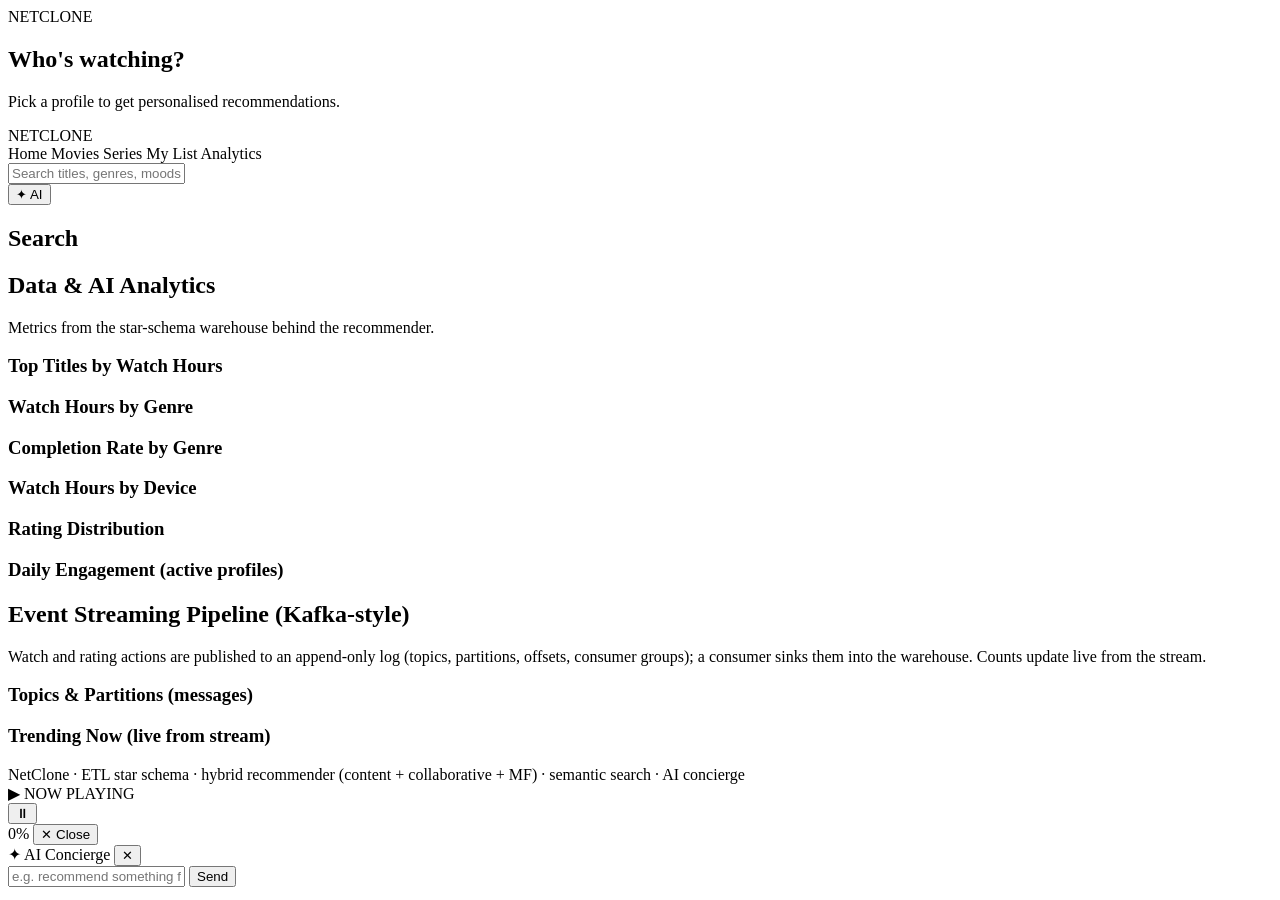
==== frontend/index.html @ fb3721fa "Add Kafka-style event streaming pipeline Switch watch/rate writes to publish into streaming topics a" ====
<!DOCTYPE html>
<html lang="en">
<head>
  <meta charset="UTF-8" />
  <meta name="viewport" content="width=device-width, initial-scale=1.0" />
  <title>NetClone</title>
  <link rel="stylesheet" href="/css/styles.css?v=2" />
  <link rel="icon" href="data:image/svg+xml,<svg xmlns='http://www.w3.org/2000/svg' viewBox='0 0 100 100'><text y='.9em' font-size='90' font-weight='900' fill='%23e50914'>N</text></svg>" />
</head>
<body>

  <!-- profile gate -->
  <section id="profile-gate" class="profile-gate">
    <div class="logo logo-big">NETCLONE</div>
    <h1>Who's watching?</h1>
    <div id="profile-list" class="profile-list"></div>
    <p class="gate-hint">Pick a profile to get personalised recommendations.</p>
  </section>

  <!-- app -->
  <div id="app" class="app hidden">

    <!-- top navigation -->
    <header id="navbar" class="navbar">
      <div class="nav-left">
        <span class="logo" data-nav="home">NETCLONE</span>
        <nav class="nav-links">
          <a data-nav="home" class="active">Home</a>
          <a data-nav="movies">Movies</a>
          <a data-nav="series">Series</a>
          <a data-nav="mylist">My List</a>
          <a data-nav="analytics">Analytics</a>
        </nav>
      </div>
      <div class="nav-right">
        <div class="search-box">
          <input id="search-input" type="text" placeholder="Search titles, genres, moods..." />
        </div>
        <button id="assistant-btn" class="ai-btn" title="Ask the AI concierge">✦ AI</button>
        <div id="profile-chip" class="profile-chip" title="Switch profile"></div>
      </div>
    </header>

    <!-- home -->
    <main id="home-view" class="view">
      <section id="hero" class="hero"></section>
      <div id="rows" class="rows"></div>
    </main>

    <!-- search -->
    <main id="search-view" class="view hidden">
      <h2 id="search-title" class="view-title">Search</h2>
      <div id="search-results" class="grid"></div>
    </main>

    <!-- grid: movies / series / mylist / genre -->
    <main id="grid-view" class="view hidden">
      <h2 id="grid-title" class="view-title"></h2>
      <div id="grid-results" class="grid"></div>
    </main>

    <!-- analytics -->
    <main id="analytics-view" class="view hidden">
      <h2 class="view-title">Data &amp; AI Analytics</h2>
      <p class="view-sub">Metrics from the star-schema warehouse behind the recommender.</p>
      <div id="kpi-cards" class="kpi-cards"></div>
      <div class="charts-grid">
        <div class="chart-card"><h3>Top Titles by Watch Hours</h3><div id="chart-top"></div></div>
        <div class="chart-card"><h3>Watch Hours by Genre</h3><div id="chart-genre"></div></div>
        <div class="chart-card"><h3>Completion Rate by Genre</h3><div id="chart-completion"></div></div>
        <div class="chart-card"><h3>Watch Hours by Device</h3><div id="chart-device"></div></div>
        <div class="chart-card"><h3>Rating Distribution</h3><div id="chart-rating"></div></div>
        <div class="chart-card"><h3>Daily Engagement (active profiles)</h3><div id="chart-daily"></div></div>
      </div>

      <h2 class="view-title">Event Streaming Pipeline (Kafka-style)</h2>
      <p class="view-sub">Watch and rating actions are published to an append-only log (topics, partitions, offsets, consumer groups); a consumer sinks them into the warehouse. Counts update live from the stream.</p>
      <div id="streaming-kpis" class="kpi-cards"></div>
      <div class="charts-grid">
        <div class="chart-card"><h3>Topics &amp; Partitions (messages)</h3><div id="stream-topics"></div></div>
        <div class="chart-card"><h3>Trending Now (live from stream)</h3><div id="stream-trending"></div></div>
      </div>
    </main>

    <footer class="footer">
      NetClone · ETL star schema · hybrid recommender (content + collaborative + MF) · semantic search · AI concierge
    </footer>
  </div>

  <!-- detail modal -->
  <div id="detail-modal" class="modal hidden">
    <div class="modal-card" id="detail-card"></div>
  </div>

  <!-- player modal -->
  <div id="player-modal" class="modal player-modal hidden">
    <div class="player">
      <div id="player-stage" class="player-stage">
        <div class="player-glow"></div>
        <div id="player-title" class="player-title"></div>
        <div class="player-badge">▶ NOW PLAYING</div>
      </div>
      <div class="player-controls">
        <button id="player-playpause">⏸</button>
        <div class="player-progress"><div id="player-bar" class="player-bar-fill"></div></div>
        <span id="player-time" class="player-time">0%</span>
        <button id="player-close" class="player-close">✕ Close</button>
      </div>
    </div>
  </div>

  <!-- ai assistant -->
  <aside id="assistant-panel" class="assistant-panel hidden">
    <div class="assistant-head">
      <span>✦ AI Concierge</span>
      <button id="assistant-close">✕</button>
    </div>
    <div id="assistant-log" class="assistant-log"></div>
    <div class="assistant-suggest" id="assistant-suggest"></div>
    <form id="assistant-form" class="assistant-form">
      <input id="assistant-input" type="text" placeholder="e.g. recommend something funny" autocomplete="off" />
      <button type="submit">Send</button>
    </form>
  </aside>

  <div id="toast" class="toast hidden"></div>

  <script src="/js/api.js?v=2"></script>
  <script src="/js/app.js?v=2"></script>
</body>
</html>
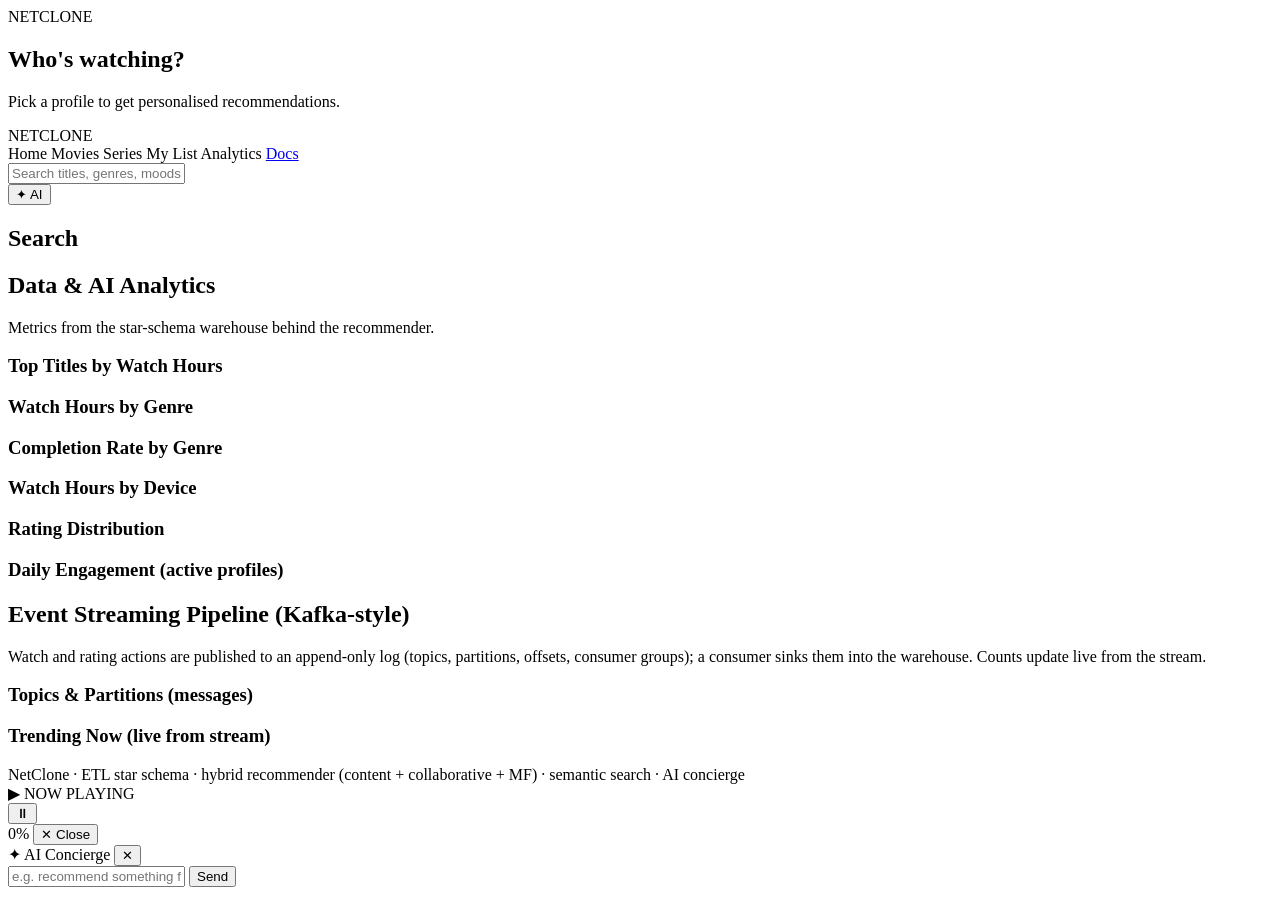
==== commit 5e038832: "Add pytest suite and frontend docs link Introduces a comprehensive pytest setup with shared fixtures" ====
--- a/frontend/index.html
+++ b/frontend/index.html
@@ -4,7 +4,7 @@
   <meta charset="UTF-8" />
   <meta name="viewport" content="width=device-width, initial-scale=1.0" />
   <title>NetClone</title>
-  <link rel="stylesheet" href="/css/styles.css?v=2" />
+  <link rel="stylesheet" href="/css/styles.css?v=6" />
   <link rel="icon" href="data:image/svg+xml,<svg xmlns='http://www.w3.org/2000/svg' viewBox='0 0 100 100'><text y='.9em' font-size='90' font-weight='900' fill='%23e50914'>N</text></svg>" />
 </head>
 <body>
@@ -30,6 +30,7 @@
           <a data-nav="series">Series</a>
           <a data-nav="mylist">My List</a>
           <a data-nav="analytics">Analytics</a>
+          <a href="/architecture.html" target="_blank" rel="noopener">Docs</a>
         </nav>
       </div>
       <div class="nav-right">
@@ -125,7 +126,7 @@
 
   <div id="toast" class="toast hidden"></div>
 
-  <script src="/js/api.js?v=2"></script>
-  <script src="/js/app.js?v=2"></script>
+  <script src="/js/api.js?v=6"></script>
+  <script src="/js/app.js?v=6"></script>
 </body>
 </html>
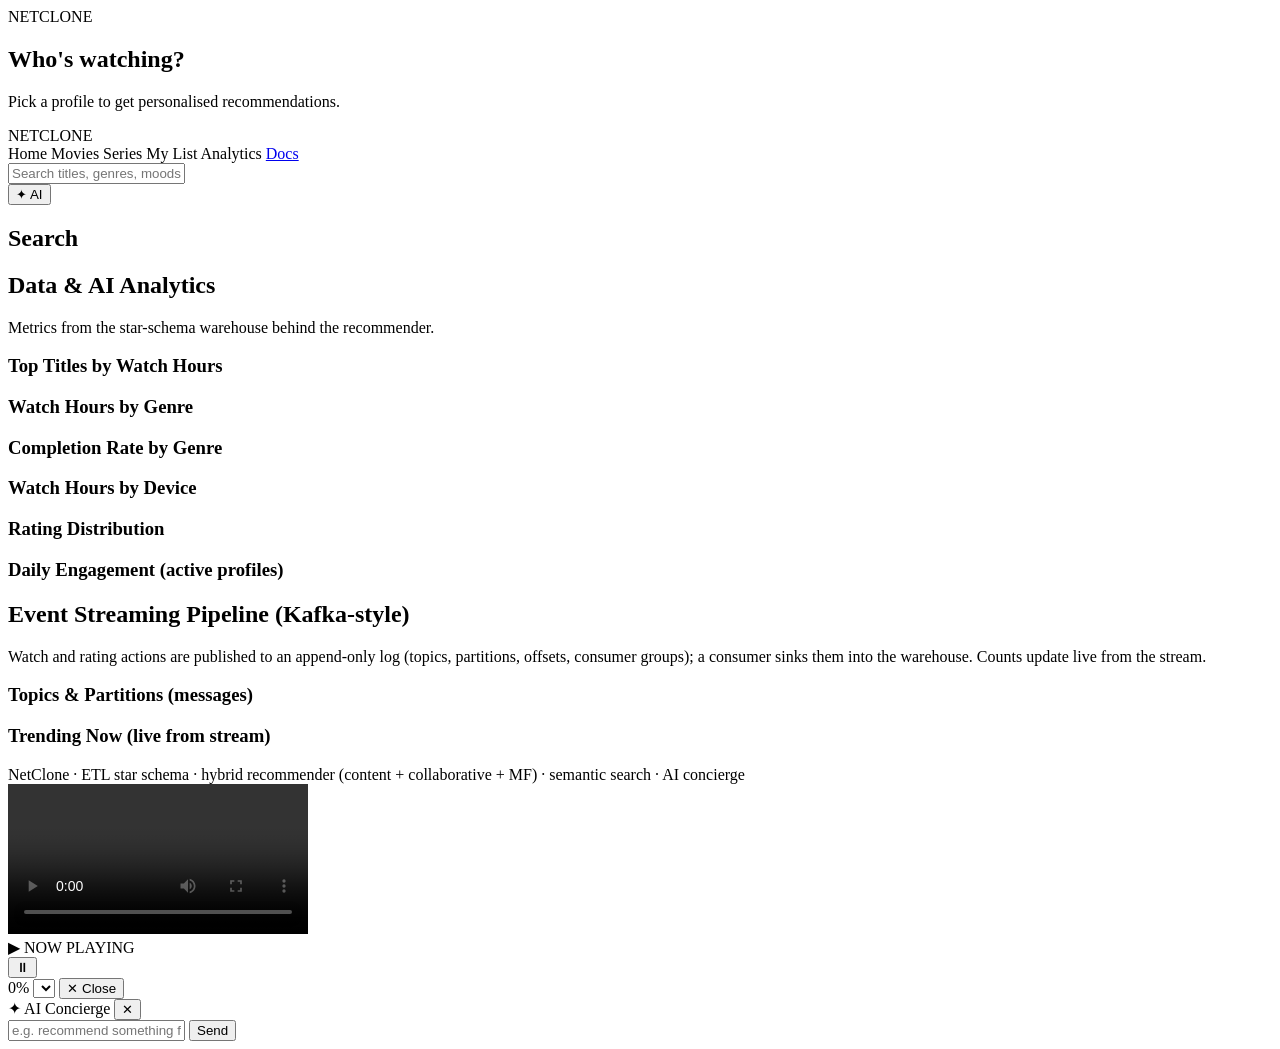
==== commit accab7dd: "Replace simulated player with HLS video player" ====
--- a/frontend/index.html
+++ b/frontend/index.html
@@ -4,7 +4,7 @@
   <meta charset="UTF-8" />
   <meta name="viewport" content="width=device-width, initial-scale=1.0" />
   <title>NetClone</title>
-  <link rel="stylesheet" href="/css/styles.css?v=6" />
+  <link rel="stylesheet" href="/css/styles.css?v=7" />
   <link rel="icon" href="data:image/svg+xml,<svg xmlns='http://www.w3.org/2000/svg' viewBox='0 0 100 100'><text y='.9em' font-size='90' font-weight='900' fill='%23e50914'>N</text></svg>" />
 </head>
 <body>
@@ -97,14 +97,17 @@
   <div id="player-modal" class="modal player-modal hidden">
     <div class="player">
       <div id="player-stage" class="player-stage">
+        <video id="player-video" class="player-video hidden" controls playsinline></video>
         <div class="player-glow"></div>
         <div id="player-title" class="player-title"></div>
         <div class="player-badge">▶ NOW PLAYING</div>
+        <div id="player-credit" class="player-credit"></div>
       </div>
       <div class="player-controls">
         <button id="player-playpause">⏸</button>
         <div class="player-progress"><div id="player-bar" class="player-bar-fill"></div></div>
         <span id="player-time" class="player-time">0%</span>
+        <select id="player-quality" class="player-quality hidden" title="Quality"></select>
         <button id="player-close" class="player-close">✕ Close</button>
       </div>
     </div>
@@ -126,7 +129,9 @@
 
   <div id="toast" class="toast hidden"></div>
 
-  <script src="/js/api.js?v=6"></script>
-  <script src="/js/app.js?v=6"></script>
+  <script src="/js/api.js?v=7"></script>
+  <script src="/vendor/hls.min.js"></script>
+  <script src="/js/player.js?v=7"></script>
+  <script src="/js/app.js?v=7"></script>
 </body>
 </html>
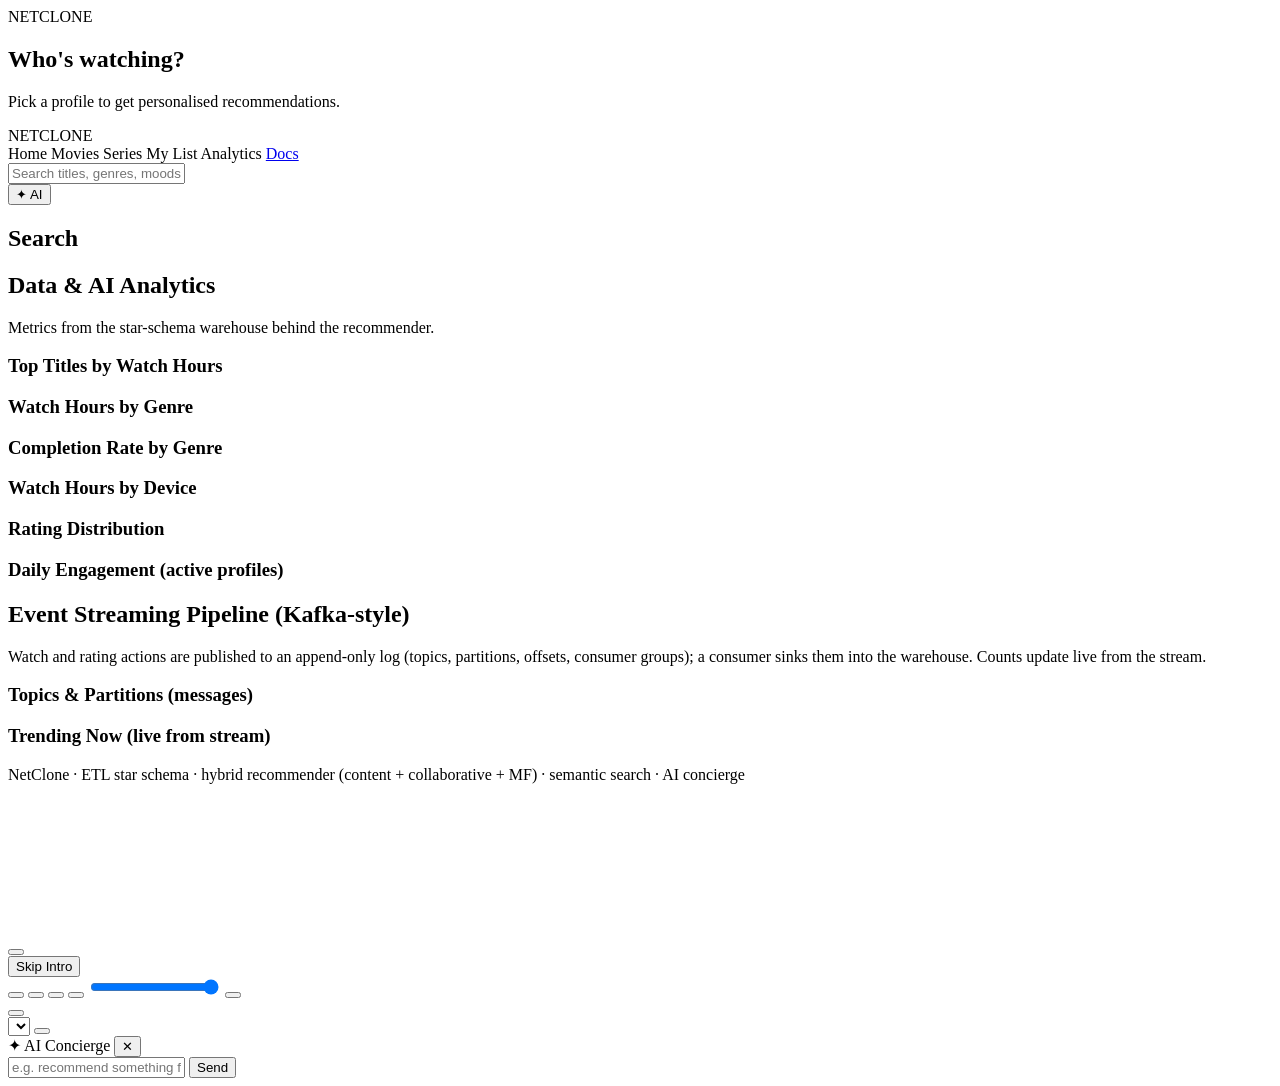
==== commit bb37dff3: "Add seasons and episodes with a new video player The 32 series get their real season sizes (855 epis" ====
--- a/frontend/index.html
+++ b/frontend/index.html
@@ -4,7 +4,7 @@
   <meta charset="UTF-8" />
   <meta name="viewport" content="width=device-width, initial-scale=1.0" />
   <title>NetClone</title>
-  <link rel="stylesheet" href="/css/styles.css?v=7" />
+  <link rel="stylesheet" href="/css/styles.css?v=9" />
   <link rel="icon" href="data:image/svg+xml,<svg xmlns='http://www.w3.org/2000/svg' viewBox='0 0 100 100'><text y='.9em' font-size='90' font-weight='900' fill='%23e50914'>N</text></svg>" />
 </head>
 <body>
@@ -85,6 +85,7 @@
 
     <footer class="footer">
       NetClone · ETL star schema · hybrid recommender (content + collaborative + MF) · semantic search · AI concierge
+      <div id="art-credit" class="art-credit"></div>
     </footer>
   </div>
 
@@ -95,20 +96,55 @@
 
   <!-- player modal -->
   <div id="player-modal" class="modal player-modal hidden">
-    <div class="player">
-      <div id="player-stage" class="player-stage">
-        <video id="player-video" class="player-video hidden" controls playsinline></video>
+    <div id="player" class="player">
+      <video id="player-video" class="player-video hidden" playsinline></video>
+      <div id="subtitles" class="subtitles"></div>
+      <!-- simulated playback, when no video has been set up -->
+      <div id="sim-stage" class="sim-stage hidden">
         <div class="player-glow"></div>
-        <div id="player-title" class="player-title"></div>
-        <div class="player-badge">▶ NOW PLAYING</div>
+        <div id="sim-title" class="sim-title"></div>
+      </div>
+
+      <div class="player-top">
+        <button id="player-back" class="pc-btn" title="Back (Esc)"></button>
+        <div class="player-heading">
+          <div id="player-title" class="player-title"></div>
+          <div id="player-episode" class="player-episode"></div>
+        </div>
         <div id="player-credit" class="player-credit"></div>
       </div>
-      <div class="player-controls">
-        <button id="player-playpause">⏸</button>
-        <div class="player-progress"><div id="player-bar" class="player-bar-fill"></div></div>
-        <span id="player-time" class="player-time">0%</span>
-        <select id="player-quality" class="player-quality hidden" title="Quality"></select>
-        <button id="player-close" class="player-close">✕ Close</button>
+
+      <button id="skip-intro" class="skip-intro hidden">Skip Intro</button>
+      <div id="up-next" class="up-next hidden"></div>
+
+      <div class="player-bottom">
+        <div id="seek" class="seek">
+          <div class="seek-track">
+            <div id="seek-buffered" class="seek-buffered"></div>
+            <div id="seek-played" class="seek-played"></div>
+          </div>
+          <div id="seek-knob" class="seek-knob"></div>
+          <div id="seek-preview" class="seek-preview hidden">
+            <div id="seek-thumb" class="seek-thumb"></div>
+            <div id="seek-time" class="seek-time"></div>
+          </div>
+        </div>
+        <div class="player-controls">
+          <button id="pc-play" class="pc-btn" title="Play / pause (Space)"></button>
+          <button id="pc-back10" class="pc-btn" title="Back 10 seconds (Left)"></button>
+          <button id="pc-fwd10" class="pc-btn" title="Forward 10 seconds (Right)"></button>
+          <button id="pc-mute" class="pc-btn" title="Mute (M)"></button>
+          <input id="pc-volume" class="pc-volume" type="range" min="0" max="1" step="0.05" value="1" title="Volume">
+          <span id="pc-time" class="pc-time"></span>
+          <span class="pc-spacer"></span>
+          <button id="pc-next" class="pc-btn pc-next hidden" title="Next episode (N)"></button>
+          <div class="pc-menu-wrap">
+            <button id="pc-cc" class="pc-btn hidden" title="Subtitles (C)"></button>
+            <div id="cc-menu" class="pc-menu hidden"></div>
+          </div>
+          <select id="player-quality" class="player-quality hidden" title="Quality"></select>
+          <button id="pc-full" class="pc-btn" title="Full screen (F)"></button>
+        </div>
       </div>
     </div>
   </div>
@@ -129,9 +165,9 @@
 
   <div id="toast" class="toast hidden"></div>
 
-  <script src="/js/api.js?v=7"></script>
+  <script src="/js/api.js?v=9"></script>
   <script src="/vendor/hls.min.js"></script>
-  <script src="/js/player.js?v=7"></script>
-  <script src="/js/app.js?v=7"></script>
+  <script src="/js/player.js?v=9"></script>
+  <script src="/js/app.js?v=9"></script>
 </body>
 </html>
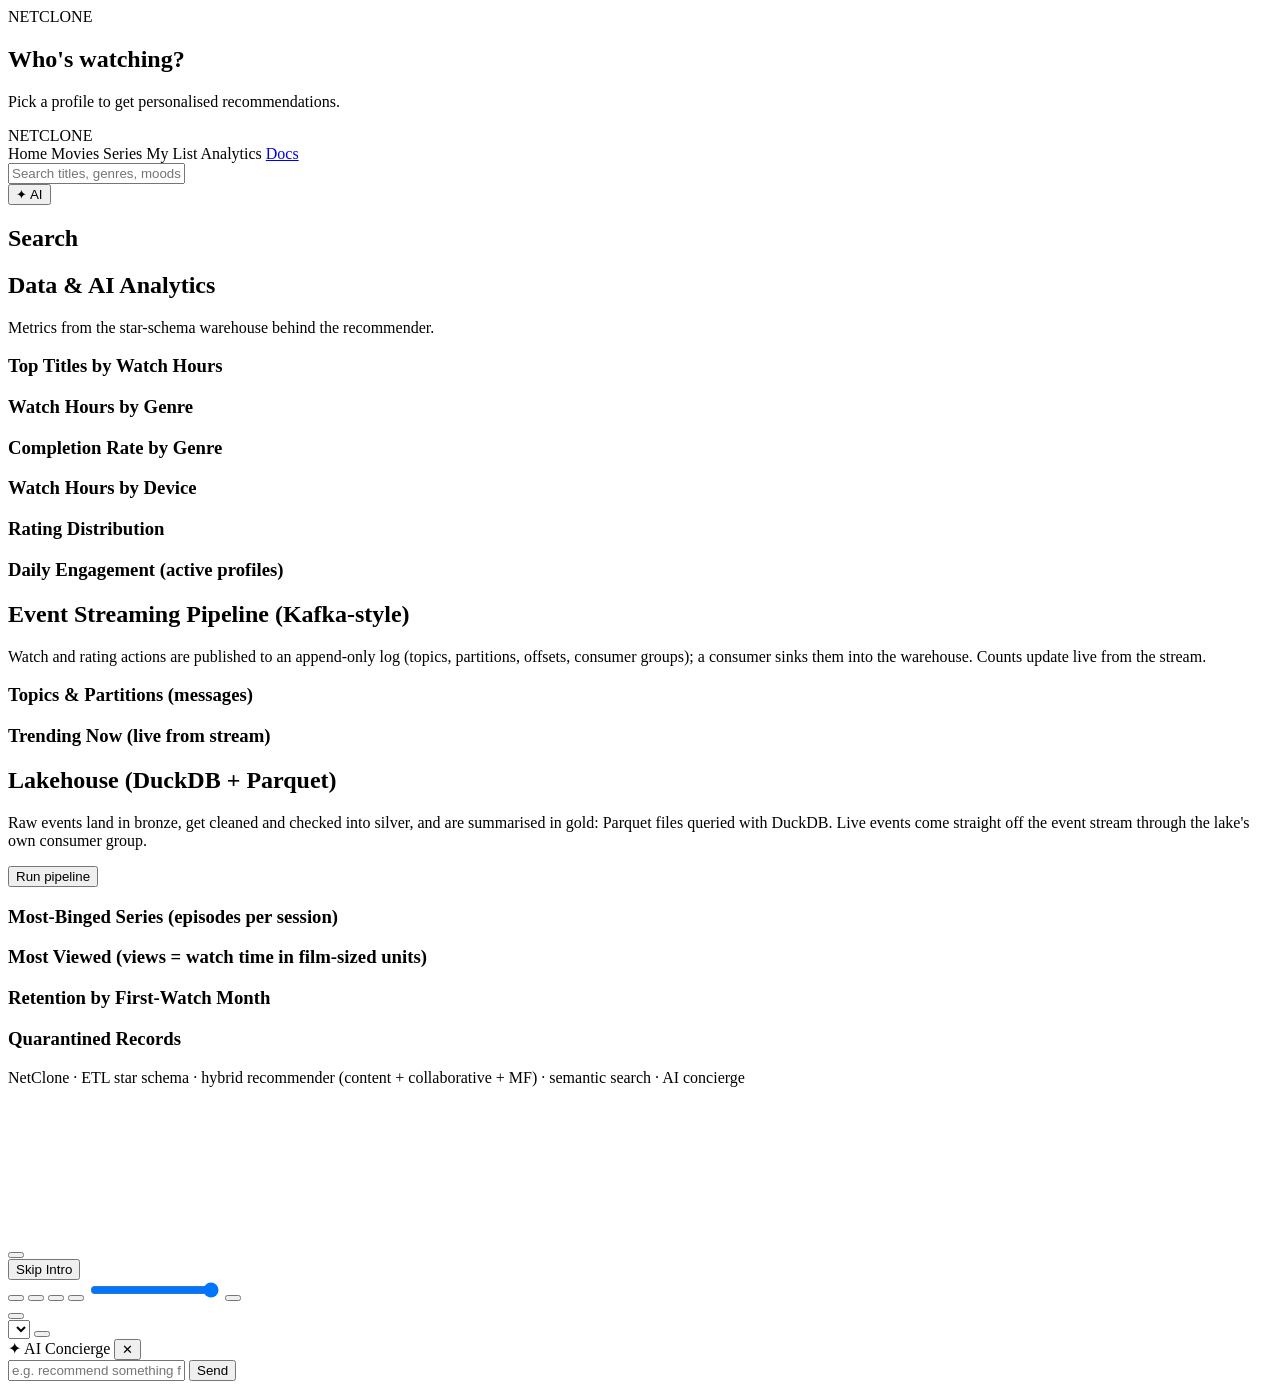
==== commit e0415e2e: "Add a DuckDB lakehouse fed from the event stream Bronze, silver and gold Parquet under data/lake/, b" ====
--- a/frontend/index.html
+++ b/frontend/index.html
@@ -80,6 +80,20 @@
       <div class="charts-grid">
         <div class="chart-card"><h3>Topics &amp; Partitions (messages)</h3><div id="stream-topics"></div></div>
         <div class="chart-card"><h3>Trending Now (live from stream)</h3><div id="stream-trending"></div></div>
+      </div>
+
+      <h2 class="view-title">Lakehouse (DuckDB + Parquet)</h2>
+      <p class="view-sub">Raw events land in bronze, get cleaned and checked into silver, and are summarised in gold: Parquet files queried with DuckDB. Live events come straight off the event stream through the lake's own consumer group.</p>
+      <div class="lake-head">
+        <div id="lake-layers" class="lake-layers"></div>
+        <button id="lake-run" class="btn lake-run">Run pipeline</button>
+      </div>
+      <p id="lake-meta" class="view-sub lake-meta"></p>
+      <div class="charts-grid">
+        <div class="chart-card"><h3>Most-Binged Series (episodes per session)</h3><div id="lake-binge"></div></div>
+        <div class="chart-card"><h3>Most Viewed (views = watch time in film-sized units)</h3><div id="lake-views"></div></div>
+        <div class="chart-card"><h3>Retention by First-Watch Month</h3><div id="lake-retention"></div></div>
+        <div class="chart-card"><h3>Quarantined Records</h3><div id="lake-quarantine"></div></div>
       </div>
     </main>
 
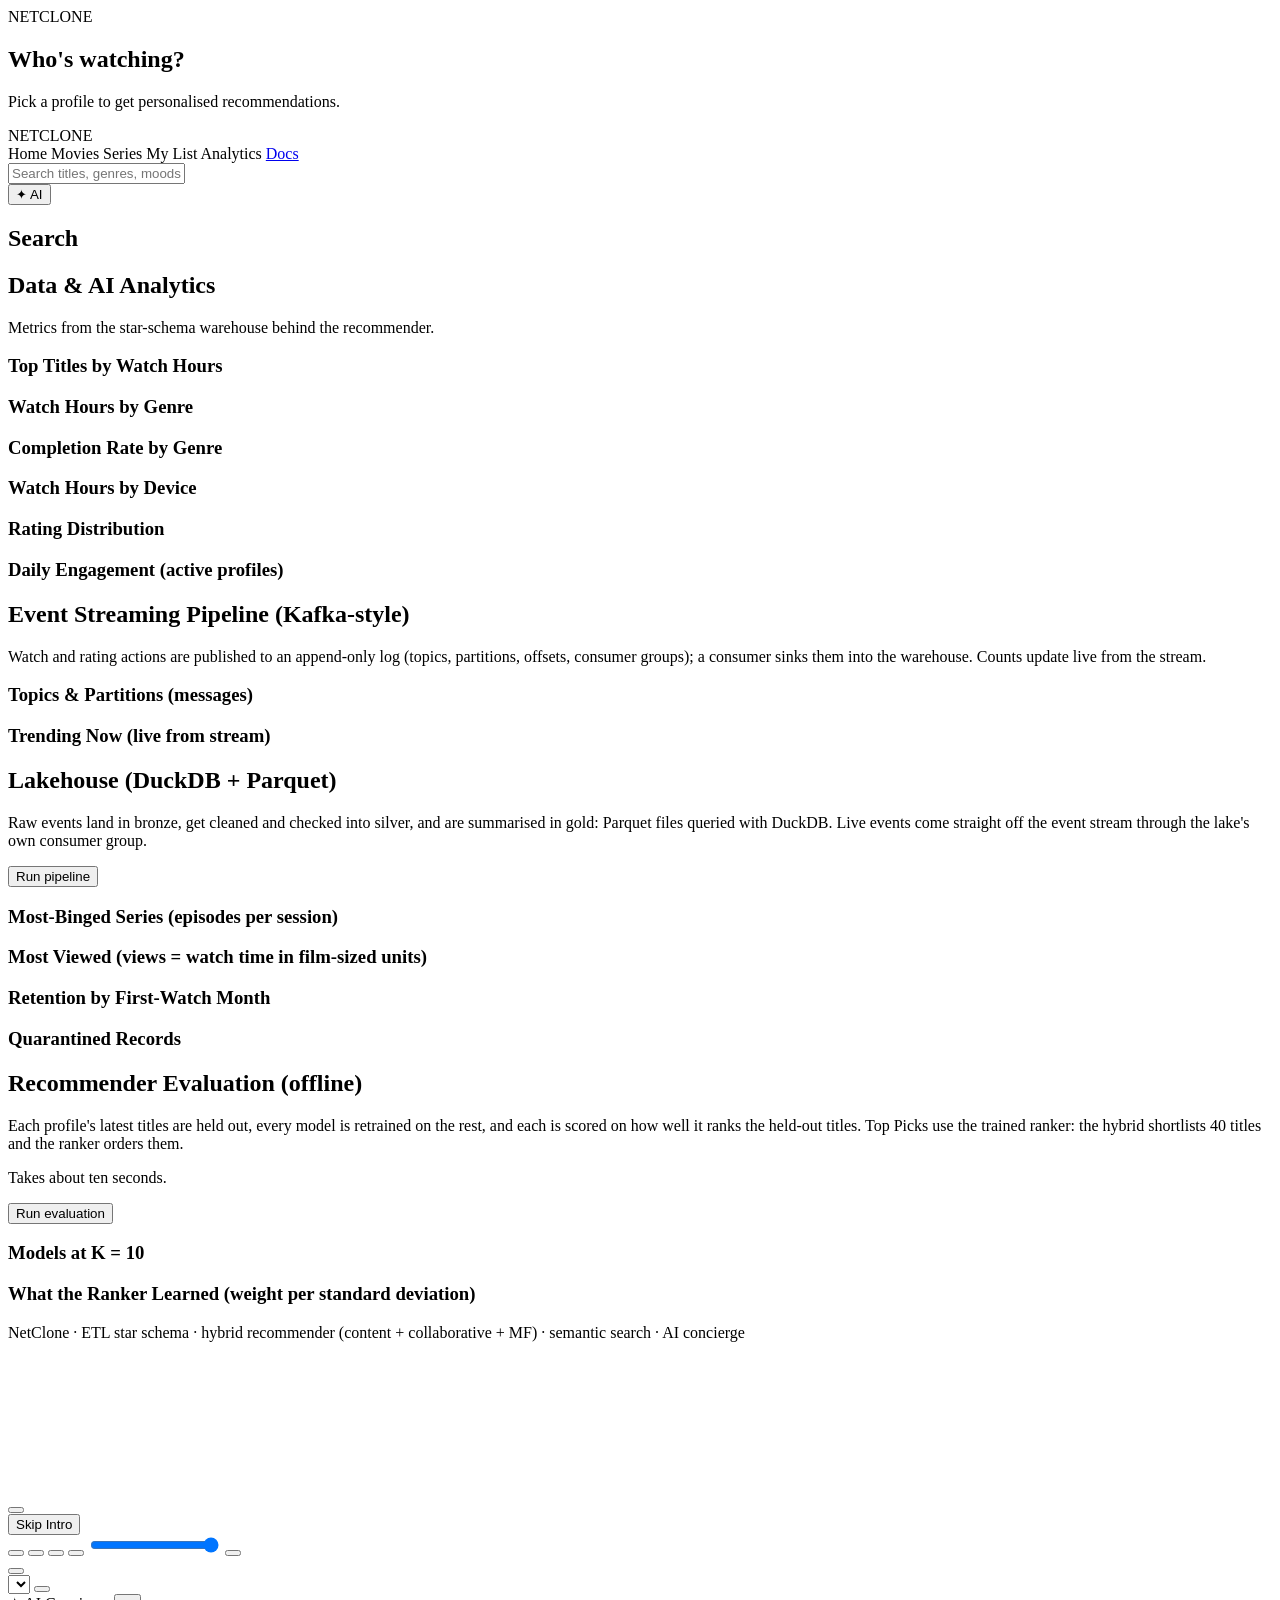
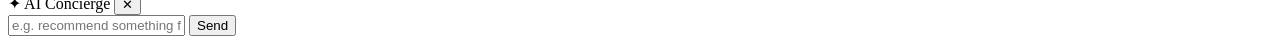
==== commit fe18046c: "Add cached eval endpoint and ranker UI/tests Adds offline recommender evaluation caching in `GET /ap" ====
--- a/frontend/index.html
+++ b/frontend/index.html
@@ -95,6 +95,17 @@
         <div class="chart-card"><h3>Retention by First-Watch Month</h3><div id="lake-retention"></div></div>
         <div class="chart-card"><h3>Quarantined Records</h3><div id="lake-quarantine"></div></div>
       </div>
+
+      <h2 class="view-title">Recommender Evaluation (offline)</h2>
+      <p class="view-sub">Each profile's latest titles are held out, every model is retrained on the rest, and each is scored on how well it ranks the held-out titles. Top Picks use the trained ranker: the hybrid shortlists 40 titles and the ranker orders them.</p>
+      <div class="lake-head">
+        <p id="eval-meta" class="view-sub eval-meta">Takes about ten seconds.</p>
+        <button id="eval-run" class="btn lake-run">Run evaluation</button>
+      </div>
+      <div class="charts-grid">
+        <div class="chart-card"><h3>Models at K = 10</h3><div id="eval-table"></div></div>
+        <div class="chart-card"><h3>What the Ranker Learned (weight per standard deviation)</h3><div id="eval-weights"></div></div>
+      </div>
     </main>
 
     <footer class="footer">
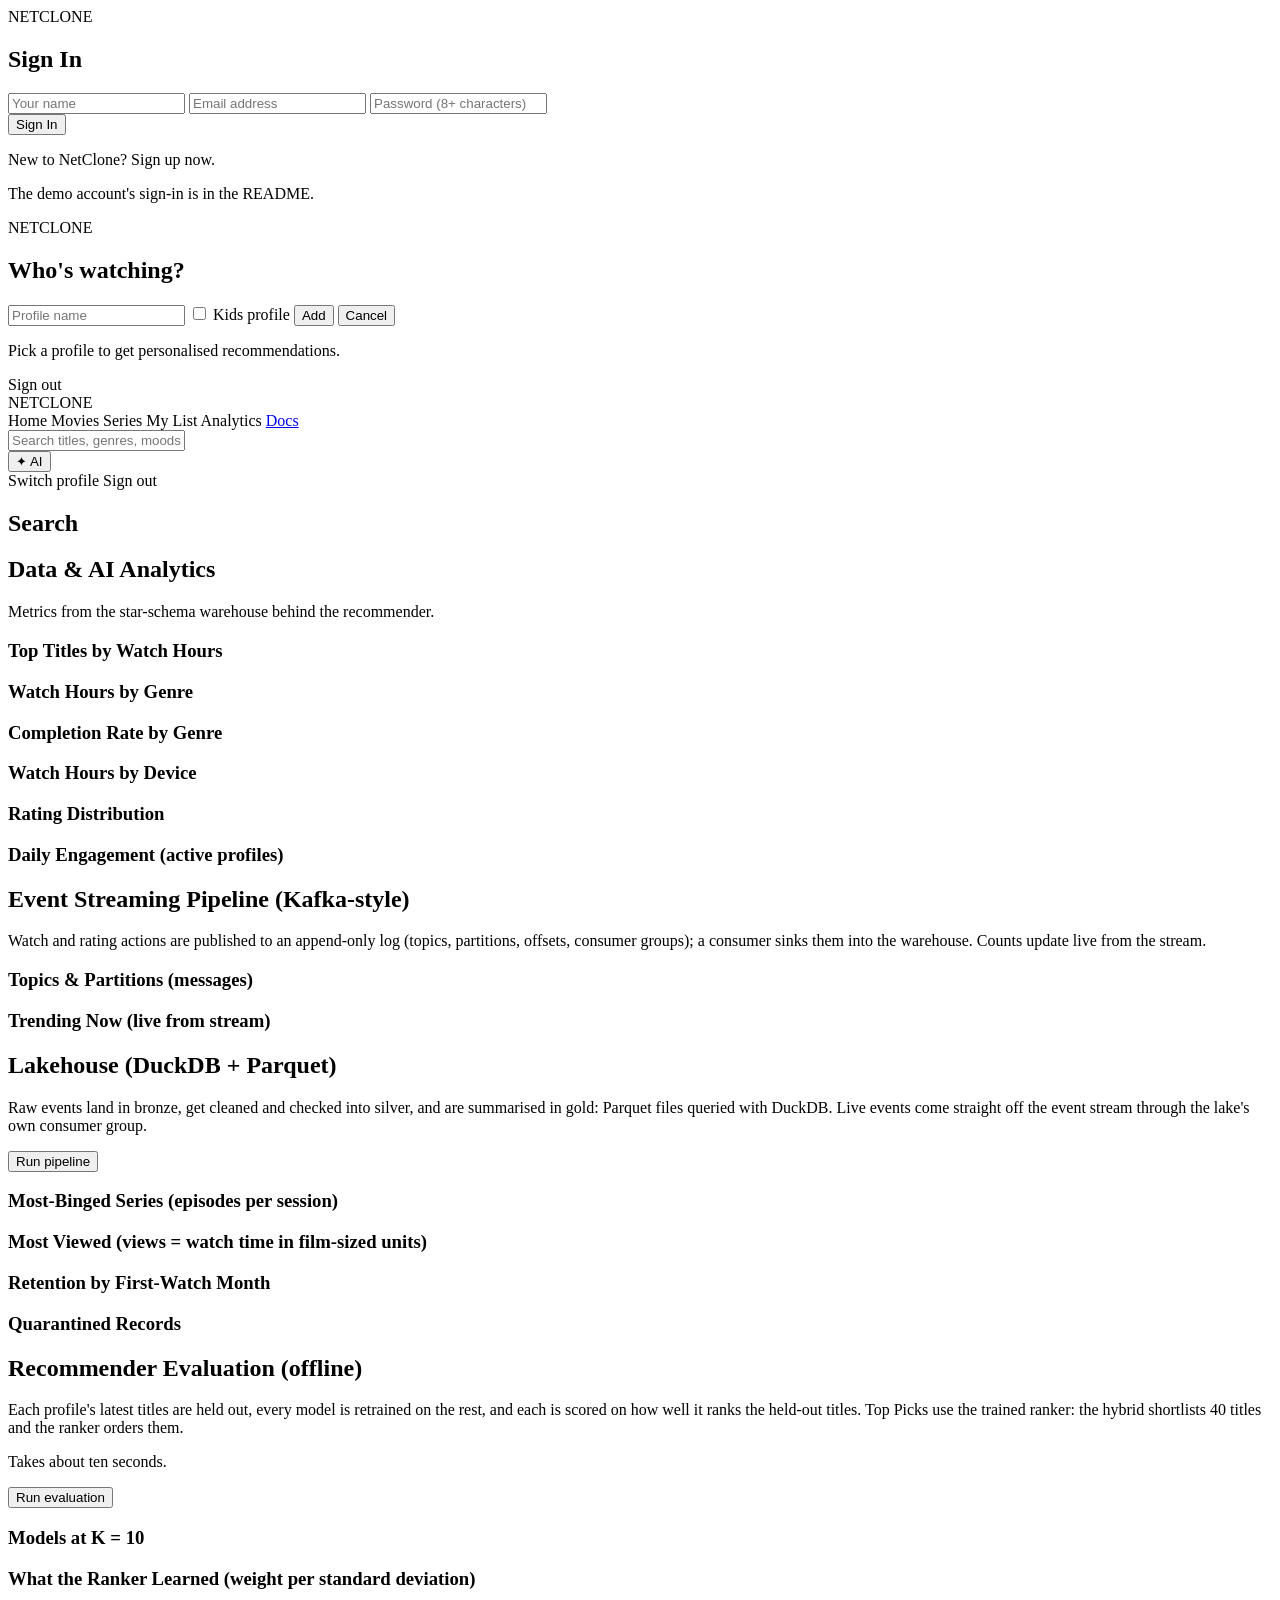
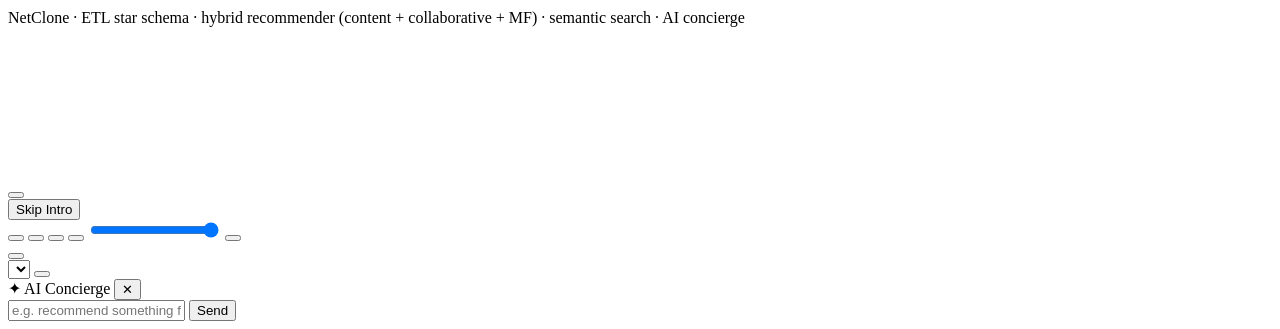
==== commit ea554026: "Require sign-in and add sign-in screens backend/auth.py: sign up, sign in and sign out, with an Http" ====
--- a/frontend/index.html
+++ b/frontend/index.html
@@ -9,12 +9,35 @@
 </head>
 <body>
 
+  <!-- sign in / sign up -->
+  <section id="auth-gate" class="auth-gate hidden">
+    <div class="logo logo-big auth-logo">NETCLONE</div>
+    <form id="auth-form" class="auth-card">
+      <h1 id="auth-title">Sign In</h1>
+      <input id="auth-name" class="hidden" type="text" placeholder="Your name" autocomplete="name" maxlength="40">
+      <input id="auth-email" type="email" placeholder="Email address" autocomplete="email" required>
+      <input id="auth-password" type="password" placeholder="Password (8+ characters)" autocomplete="current-password" required minlength="8">
+      <div id="auth-error" class="auth-error"></div>
+      <button type="submit" id="auth-submit" class="btn auth-submit">Sign In</button>
+      <p class="auth-switch"><span id="auth-switch-text">New to NetClone?</span> <a id="auth-switch">Sign up now.</a></p>
+      <p class="auth-hint">The demo account's sign-in is in the README.</p>
+    </form>
+  </section>
+
   <!-- profile gate -->
-  <section id="profile-gate" class="profile-gate">
+  <section id="profile-gate" class="profile-gate hidden">
     <div class="logo logo-big">NETCLONE</div>
     <h1>Who's watching?</h1>
     <div id="profile-list" class="profile-list"></div>
+    <form id="new-profile" class="new-profile hidden">
+      <input id="new-profile-name" type="text" maxlength="20" placeholder="Profile name" required>
+      <label><input id="new-profile-kids" type="checkbox"> Kids profile</label>
+      <button type="submit" class="btn btn-play">Add</button>
+      <button type="button" id="new-profile-cancel" class="btn btn-info">Cancel</button>
+      <div id="new-profile-error" class="auth-error"></div>
+    </form>
     <p class="gate-hint">Pick a profile to get personalised recommendations.</p>
+    <a id="sign-out" class="sign-out">Sign out</a>
   </section>
 
   <!-- app -->
@@ -38,7 +61,14 @@
           <input id="search-input" type="text" placeholder="Search titles, genres, moods..." />
         </div>
         <button id="assistant-btn" class="ai-btn" title="Ask the AI concierge">✦ AI</button>
-        <div id="profile-chip" class="profile-chip" title="Switch profile"></div>
+        <div class="chip-wrap">
+          <div id="profile-chip" class="profile-chip" title="Account"></div>
+          <div id="account-menu" class="account-menu hidden">
+            <div id="account-email" class="account-email"></div>
+            <a id="menu-switch">Switch profile</a>
+            <a id="menu-sign-out">Sign out</a>
+          </div>
+        </div>
       </div>
     </header>
 
